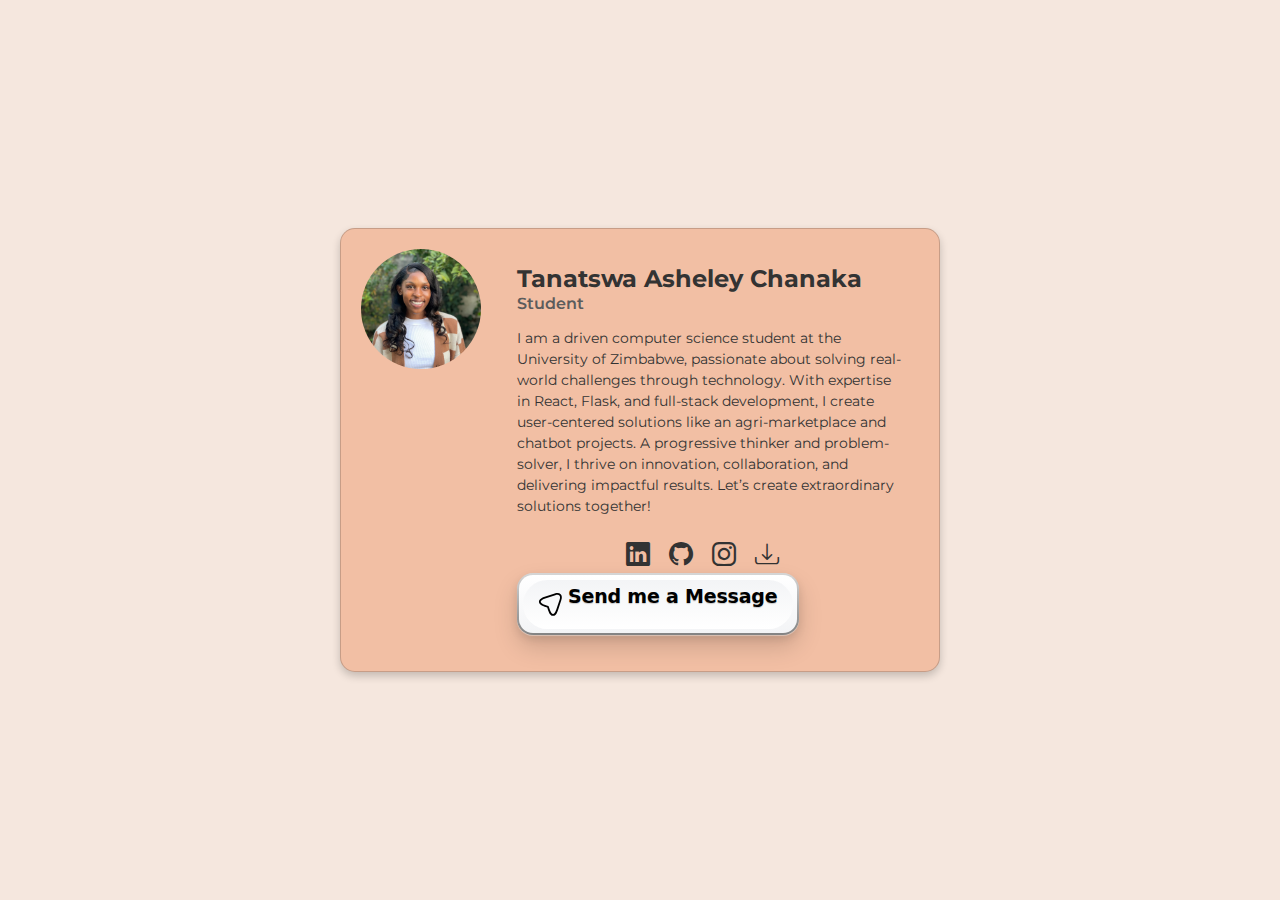
==== index.html @ 9653733d "Renamed pfp.html to index.html" ====
<!DOCTYPE html>
<html lang="en">
<head>
  <meta charset="UTF-8">
  <meta name="viewport" content="width=device-width, initial-scale=1.0">
  <title>Profile Card</title>
  <!-- Bootstrap CSS -->
  <link href="https://cdn.jsdelivr.net/npm/bootstrap@5.3.0-alpha3/dist/css/bootstrap.min.css" rel="stylesheet">
  <!-- Montserrat Font -->
  <link href="https://fonts.googleapis.com/css2?family=Montserrat:wght@400;600;700&display=swap" rel="stylesheet">
  <!-- External CSS -->
  <link href="styles.css" rel="stylesheet">
  <style>
    /* Speech Bubble Styling */
    .speech-bubble {
      position: absolute;
      top: 0;
      left: 50%;
      transform: translateX(-50%);
      background: #f0f0f0;
      border-radius: 10px;
      padding: 15px;
      max-width: 300px;
      box-shadow: 0 5px 15px rgba(0, 0, 0, 0.1);
      font-family: 'Montserrat', sans-serif;
      font-size: 14px;
      display: none; /* Initially hidden */
      z-index: 10;
    }

    .speech-bubble::after {
      content: "";
      position: absolute;
      bottom: -15px;
      left: 50%;
      transform: translateX(-50%);
      width: 0;
      height: 0;
      border-left: 10px solid transparent;
      border-right: 10px solid transparent;
      border-top: 15px solid #f0f0f0;
    }

    .speech-bubble .close-btn {
      position: absolute;
      top: 5px;
      right: 5px;
      font-size: 18px;
      cursor: pointer;
      color: #333;
      background: none;
      border: none;
    }

    .speech-bubble .close-btn:hover {
      color: #ff0000;
    }
  </style>
</head>
<body>
  <div class="card position-relative">
    <img src="tana.jpg" alt="Profile Picture" id="profilePicture" class="img-fluid" style="cursor: pointer;">
    <div class="card-body">
      <h3 class="card-title">Tanatswa Asheley Chanaka</h3>
      <h6 class="card-subtitle">Student</h6>
      <p class="card-text">
        I am a driven computer science student at the University of Zimbabwe, passionate about solving real-world challenges through technology. With expertise in React, Flask, and full-stack development, I create user-centered solutions like an agri-marketplace and chatbot projects. A progressive thinker and problem-solver, I thrive on innovation, collaboration, and delivering impactful results. Let’s create extraordinary solutions together! 
      </p>
      <div class="social-icons">
        <a href="https://www.linkedin.com/in/tanatswa-chanaka-1a6075344/" title="LinkedIn"><i class="bi bi-linkedin"></i></a>
        <a href="https://github.com/me50/tanatswa1234" title="GitHub"><i class="bi bi-github"></i></a>
        <a href="https://www.instagram.com/tanatswa.chanaka/" title="Instagram"><i class="bi bi-instagram"></i></a>
        <a href="#" title="Download Resume"><i class="bi bi-download"></i></a>
      </div>

       <!-- Button Section to Trigger Modal -->
       <div class="button-wrapper">
        <button class="button" data-bs-toggle="modal" data-bs-target="#messageModal">
          <div class="outline"></div>
          <div class="state state--default">
            <div class="icon">
              <svg xmlns="http://www.w3.org/2000/svg" fill="none" viewBox="0 0 24 24" height="1.2em" width="1.2em">
                <g style="filter: url(#shadow)">
                  <path fill="currentColor" d="M14.2199 21.63C13.0399 21.63 11.3699 20.8 10.0499 16.83L9.32988 14.67L7.16988 13.95C3.20988 12.63 2.37988 10.96 2.37988 9.78001C2.37988 8.61001 3.20988 6.93001 7.16988 5.60001L15.6599 2.77001C17.7799 2.06001 19.5499 2.27001 20.6399 3.35001C21.7299 4.43001 21.9399 6.21001 21.2299 8.33001L18.3999 16.82C17.0699 20.8 15.3999 21.63 14.2199 21.63ZM7.63988 7.03001C4.85988 7.96001 3.86988 9.06001 3.86988 9.78001C3.86988 10.5 4.85988 11.6 7.63988 12.52L10.1599 13.36C10.3799 13.43 10.5599 13.61 10.6299 13.83L11.4699 16.35C12.3899 19.13 13.4999 20.12 14.2199 20.12C14.9399 20.12 16.0399 19.13 16.9699 16.35L19.7999 7.86001C20.3099 6.32001 20.2199 5.06001 19.5699 4.41001C18.9199 3.76001 17.6599 3.68001 16.1299 4.19001L7.63988 7.03001Z"></path>
                </g>
              </svg>
            </div>
            <p>Send me a Message</p>
          </div>
        </button>
      </div>
    </div>
  </div>

  <!-- Modal Structure for Sending Message -->
  <div class="modal fade" id="messageModal" tabindex="-1" aria-labelledby="messageModalLabel" aria-hidden="true">
    <div class="modal-dialog">
      <div class="modal-content">
        <div class="modal-header">
          <h5 class="modal-title" id="messageModalLabel">Send a Message</h5>
          <button type="button" class="btn-close" data-bs-dismiss="modal" aria-label="Close"></button>
        </div>
        <div class="modal-body">
          <form id="messageForm">
            <div class="mb-3">
              <label for="name" class="form-label">Your Name</label>
              <input type="text" class="form-control" id="name" placeholder="Enter your name" required>
            </div>
            <div class="mb-3">
              <label for="message" class="form-label">Message</label>
              <textarea class="form-control" id="message" rows="4" placeholder="Write your message" required></textarea>
            </div>
            <button type="submit" class="btn btn-primary">Send Message</button>
          </form>
        </div>
      </div>
    </div>
  </div>

  <!-- Speech Bubble for Fun Fact -->
  <div class="speech-bubble" id="speechBubble">
    <button class="close-btn" id="closeBubble">&times;</button>
  </div>

  <!-- Bootstrap Icons -->
  <link href="https://cdn.jsdelivr.net/npm/bootstrap-icons/font/bootstrap-icons.css" rel="stylesheet">
  <!-- Bootstrap JS -->
  <script src="https://cdn.jsdelivr.net/npm/bootstrap@5.3.0-alpha3/dist/js/bootstrap.bundle.min.js"></script>

  <script>
    // Fun facts array based on what I know about you
    const funFacts = [
      "I am a driven computer science student at the University of Zimbabwe, passionate about solving real-world challenges through technology.",
      "I have expertise in React, Flask, and full-stack development.",
      "I am working on a project for an agri-marketplace to help farmers in Zimbabwe.",
      "I completed my A-Level with an A* in Business, A* in Accounting, A in Computer Science, and A in Mathematics.",
      "I worked as a sales representative and also did an internship at the local library.",
      "I want to create a chatbot for fun using Python and React.",
      "When I'm not coding , I enjoy baking and spending time with little cousins",
      "I am currently studying Computer Science at university and looking to make an impact with my projects.",
      "I love playing video games in my free time and am a huge fan of strategy games!"
    ];

    // JavaScript to handle image click and show the speech bubble
    document.getElementById('profilePicture').addEventListener('click', function() {
      // Get a random fun fact
      const randomFact = funFacts[Math.floor(Math.random() * funFacts.length)];
      
      // Display the fun fact in the speech bubble
      const speechBubble = document.getElementById('speechBubble');
      speechBubble.textContent = randomFact;
      
      // Add the close button to the speech bubble
      const closeButton = document.createElement('button');
      closeButton.className = 'close-btn';
      closeButton.innerHTML = '&times;';
      closeButton.id = 'closeBubble';
      speechBubble.appendChild(closeButton);

      // Show the speech bubble
      speechBubble.style.display = 'block';

      // Adjust position based on the image's position
      const imagePosition = document.getElementById('profilePicture').getBoundingClientRect();
      speechBubble.style.top = `${imagePosition.top - 60}px`; // Position above the image
      speechBubble.style.left = `${imagePosition.left + imagePosition.width / 2 - speechBubble.offsetWidth / 2}px`;

      // Close the speech bubble when the close button is clicked
      document.getElementById('closeBubble').addEventListener('click', function() {
        speechBubble.style.display = 'none';
      });
    });
  </script>
</body>
</html>
---- styles.css ----
body {
    background-color: #F5E7DE; /* Light beige background */
    font-family: 'Montserrat', sans-serif;
    display: flex;
    justify-content: center;
    align-items: center;
    min-height: 100vh;
    margin: 0;
  }
  
  .card {
    background-color: #F2BFA4; /* Light coral for the card */
    color: #333; /* Darker text for contrast */
    border-radius: 15px;
    padding: 20px;
    width: 600px;
    box-shadow: 0 4px 8px rgba(0, 0, 0, 0.2);
    display: flex;
    flex-direction: row;
    gap: 20px;
  }
  
  .card img {
    width: 120px;
    height: 120px;
    border-radius: 50%;
    object-fit: cover;
  }
  
  .card-body {
    flex: 1;
  }
  
  .card-title {
    font-size: 24px;
    font-weight: 700;
    margin-bottom: 5px;
    color: #333; /* Darker text for contrast */
  }
  
  .card-subtitle {
    font-size: 16px;
    color: #5c5c5c; /* Subtle gray for subtitle */
    font-weight: 600;
    margin-bottom: 15px;
  }
  
  .card-text {
    font-size: 14px;
    line-height: 1.5;
    margin-bottom: 20px;
  }
  
  .social-icons {
    text-align: center;
  }
  
  .social-icons a {
    color: #333; /* Match text color */
    font-size: 24px;
    margin-right: 15px;
    text-decoration: none;
  }
  
  .social-icons a:hover {
    color: #BF6B58; /* Slightly darker coral for hover effect */
  }
  
  /* Button styles */
  /* From Uiverse.io by 00Kubi */ 
.button {
    --primary: #BF6B58; 
    --neutral-1: #ffffff;
    --neutral-2: #f3f4f6;
    --radius: 16px;
  
    cursor: pointer;
    border-radius: var(--radius);
    text-shadow: 0 1px 1px rgba(0, 0, 0, 0.2);
    border: none;
    box-shadow:
      0 1px 1px rgba(255, 255, 255, 0.4),
      0 12px 24px rgba(0, 0, 0, 0.15),
      0 4px 8px rgba(0, 0, 0, 0.1);
    display: flex;
    align-items: center;
    justify-content: center;
    position: relative;
    transition: all 0.4s cubic-bezier(0.175, 0.885, 0.32, 1.275);
    min-width: 280px;
    padding: 22px;
    height: 62px;
    font-family: "Inter", system-ui, sans-serif;
    font-style: normal;
    font-size: 19px;
    font-weight: 600;
    letter-spacing: -0.2px;
  }
  
  .button:hover {
    transform: translateY(-2px) scale(1.02);
    box-shadow:
      0 2px 2px rgba(255, 255, 255, 0.4),
      0 18px 32px rgba(0, 0, 0, 0.15),
      0 8px 12px rgba(0, 0, 0, 0.1);
  }
  
  .button:active {
    transform: scale(1);
    box-shadow:
      0 0 1px 2px rgba(255, 255, 255, 0.3),
      0 10px 3px -3px rgba(0, 0, 0, 0.2);
  }
  .button:after {
    content: "";
    position: absolute;
    inset: 0;
    border-radius: var(--radius);
    border: 2.5px solid transparent;
    background:
      linear-gradient(var(--neutral-1), var(--neutral-2)) padding-box,
      linear-gradient(to bottom, rgba(0, 0, 0, 0.1), rgba(0, 0, 0, 0.45))
        border-box;
    z-index: 0;
    transition: all 0.4s ease;
  }
  .button:hover::after {
    transform: scale(1.05, 1.1);
    box-shadow: inset 0 -1px 3px 0 rgba(255, 255, 255, 1);
  }
  .button::before {
    content: "";
    inset: 7px 6px 6px 6px;
    position: absolute;
    background: linear-gradient(to top, var(--neutral-1), var(--neutral-2));
    border-radius: 30px;
    filter: blur(0.5px);
    z-index: 2;
  }
  .state p {
    display: flex;
    align-items: center;
    justify-content: center;
  }
  .state .icon {
    position: absolute;
    left: 0;
    top: 0;
    bottom: 0;
    margin: auto;
    transform: scale(1.25);
    transition: all 0.3s ease;
    display: flex;
    align-items: center;
    justify-content: center;
  }
  .state .icon svg {
    overflow: visible;
  }
  
  /* Outline */
  .outline {
    position: absolute;
    border-radius: inherit;
    overflow: hidden;
    z-index: 1;
    opacity: 0;
    transition: opacity 0.4s ease;
    inset: -2px -3.5px;
  }
  .outline::before {
    content: "";
    position: absolute;
    inset: -100%;
    background: conic-gradient(
      from 180deg,
      transparent 60%,
      var(--primary) 85%,
      transparent 100%
    );
    animation: spin 2.5s linear infinite;
    animation-play-state: paused;
    opacity: 0.7;
  }
  @keyframes spin {
    0% {
      transform: rotate(0deg);
    }
    100% {
      transform: rotate(360deg);
    }
  }
  .button:hover .outline {
    opacity: 1;
  }
  .button:hover .outline::before {
    animation-play-state: running;
  }
  
  /* Letters */
  .state p span {
    display: block;
    opacity: 0;
    animation: slideDown 0.8s ease forwards calc(var(--i) * 0.03s);
  }
  .button:hover p span {
    opacity: 1;
    animation: wave 0.5s ease forwards calc(var(--i) * 0.02s);
  }
  .button:focus p span {
    opacity: 1;
    animation: disapear 0.6s ease forwards calc(var(--i) * 0.03s);
  }
  @keyframes wave {
    30% {
      opacity: 1;
      transform: translateY(4px) translateX(0) rotate(0);
    }
    50% {
      opacity: 1;
      transform: translateY(-4px) translateX(0) rotate(0);
      color: var(--primary);
    }
    100% {
      opacity: 1;
      transform: translateY(0) translateX(0) rotate(0);
    }
  }
  @keyframes slideDown {
    0% {
      opacity: 0;
      transform: translateY(-20px) translateX(5px) rotate(-90deg);
      color: var(--primary);
      filter: blur(5px);
    }
    30% {
      opacity: 1;
      transform: translateY(4px) translateX(0) rotate(0);
      filter: blur(0);
    }
    50% {
      opacity: 1;
      transform: translateY(-3px) translateX(0) rotate(0);
    }
    100% {
      opacity: 1;
      transform: translateY(0) translateX(0) rotate(0);
    }
  }
  @keyframes disapear {
    from {
      opacity: 1;
    }
    to {
      opacity: 0;
      transform: translateX(5px) translateY(20px);
      color: var(--primary);
      filter: blur(5px);
    }
  }
  
  /* Plane */
  .state--default .icon svg {
    animation: land 0.6s ease forwards;
  }
  .button:hover .state--default .icon {
    transform: rotate(45deg) scale(1.25);
  }
  .button:focus .state--default svg {
    animation: takeOff 0.8s linear forwards;
  }
  .button:focus .state--default .icon {
    transform: rotate(0) scale(1.25);
  }
  @keyframes takeOff {
    0% {
      opacity: 1;
    }
    60% {
      opacity: 1;
      transform: translateX(80px) rotate(45deg) scale(2.2);
    }
    100% {
      opacity: 0;
      transform: translateX(180px) rotate(45deg) scale(0);
    }
  }
  @keyframes land {
    0% {
      transform: translateX(-60px) translateY(30px) rotate(-50deg) scale(2);
      opacity: 0;
      filter: blur(3px);
    }
    100% {
      transform: translateX(0) translateY(0) rotate(0);
      opacity: 1;
      filter: blur(0);
    }
  }
  
  /* Contrail */
  .state--default .icon:before {
    content: "";
    position: absolute;
    top: 50%;
    height: 2px;
    width: 0;
    left: -5px;
    background: linear-gradient(to right, transparent, rgba(0, 0, 0, 0.5));
  }
  .button:focus .state--default .icon:before {
    animation: contrail 0.8s linear forwards;
  }
  @keyframes contrail {
    0% {
      width: 0;
      opacity: 1;
    }
    8% {
      width: 15px;
    }
    60% {
      opacity: 0.7;
      width: 80px;
    }
    100% {
      opacity: 0;
      width: 160px;
    }
  }
  
  /* States */
  .state {
    padding-left: 29px;
    z-index: 2;
    display: flex;
    position: relative;
  }
  .state--default span:nth-child(4) {
    margin-right: 5px;
  }
  .state--sent {
    display: none;
  }
  .state--sent svg {
    transform: scale(1.25);
    margin-right: 8px;
  }
  .button:focus .state--default {
    position: absolute;
  }
  .button:focus .state--sent {
    display: flex;
  }
  .button:focus .state--sent span {
    opacity: 0;
    animation: slideDown 0.8s ease forwards calc(var(--i) * 0.2s);
  }
  .button:focus .state--sent .icon svg {
    opacity: 0;
    animation: appear 1.2s ease forwards 0.8s;
  }
  @keyframes appear {
    0% {
      opacity: 0;
      transform: scale(4) rotate(-40deg);
      color: var(--primary);
      filter: blur(4px);
    }
    30% {
      opacity: 1;
      transform: scale(0.6);
      filter: blur(1px);
    }
    50% {
      opacity: 1;
      transform: scale(1.2);
      filter: blur(0);
    }
    100% {
      opacity: 1;
      transform: scale(1);
    }
}
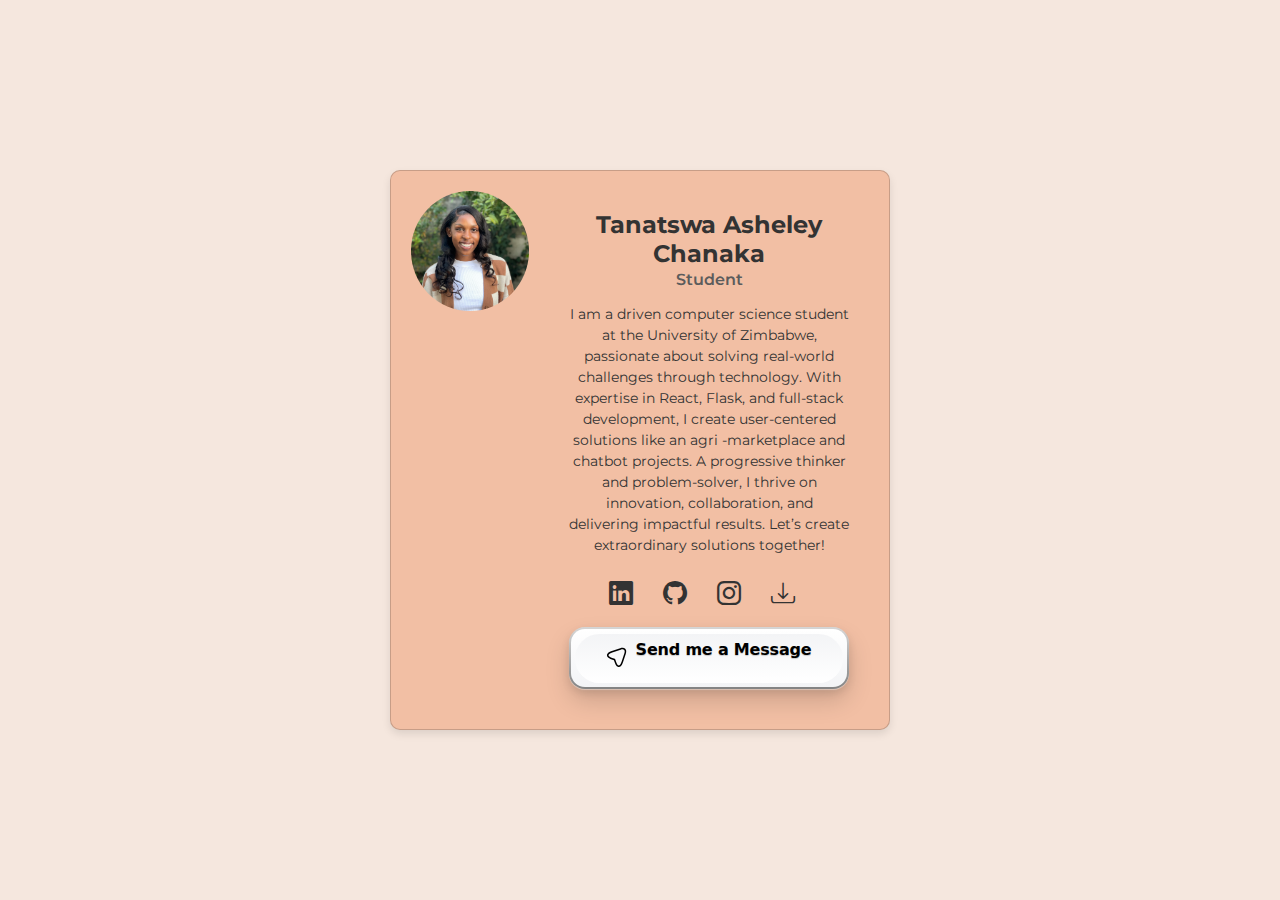
==== commit aa250fda: "Add responsive profile card with fun fact feature" ====
--- a/index.html
+++ b/index.html
@@ -8,63 +8,133 @@
   <link href="https://cdn.jsdelivr.net/npm/bootstrap@5.3.0-alpha3/dist/css/bootstrap.min.css" rel="stylesheet">
   <!-- Montserrat Font -->
   <link href="https://fonts.googleapis.com/css2?family=Montserrat:wght@400;600;700&display=swap" rel="stylesheet">
+  <!-- Bootstrap Icons -->
+  <link href="https://cdn.jsdelivr.net/npm/bootstrap-icons/font/bootstrap-icons.css" rel="stylesheet">
   <!-- External CSS -->
   <link href="styles.css" rel="stylesheet">
   <style>
-    /* Speech Bubble Styling */
-    .speech-bubble {
-      position: absolute;
-      top: 0;
-      left: 50%;
-      transform: translateX(-50%);
-      background: #f0f0f0;
+     /* Speech Bubble Styling */
+.speech-bubble {
+  position: absolute;
+  top: 0;
+  max-width: 90%;
+  word-wrap: break-word;
+  padding: 15px;
+  background: #f0f0f0;
+  border-radius: 15px; /* More rounded for a thought bubble */
+  left: 50%;
+  transform: translateX(-50%);
+  box-shadow: 0 5px 15px rgba(0, 0, 0, 0.1);
+  font-family: 'Montserrat', sans-serif;
+  font-size: 14px;
+  display: none;
+  z-index: 10;
+}
+
+.speech-bubble::after {
+  content: "";
+  position: absolute;
+  bottom: -20px; /* Lower the tail to give a better effect */
+  left: 50%;
+  transform: translateX(-50%);
+  width: 0;
+  height: 0;
+  border-left: 10px solid transparent;
+  border-right: 10px solid transparent;
+  border-top: 20px solid #f0f0f0; /* Adjusted for a smoother transition */
+}
+
+.speech-bubble .close-btn {
+  position: absolute;
+  top: 5px;
+  right: 5px;
+  font-size: 18px;
+  cursor: pointer;
+  color: #333;
+  background: none;
+  border: none;
+}
+
+.speech-bubble .close-btn:hover {
+  color: #ff0000;
+}
+
+    .button-wrapper {
+      display: flex;
+      justify-content: center;
+      margin-top: 15px;
+    }
+
+    .button {
+      padding: 10px 20px;
+      font-size: 16px;
+    }
+
+    @media (max-width: 480px) {
+      .button {
+        width: 100%;
+      }
+    }
+
+    .card {
+      max-width: 400px; /* Limit card width */
+      width: 90%; /* Make it responsive */
+      margin: 20px auto; /* Center the card */
+      text-align: center;
+      box-shadow: 0 4px 8px rgba(0, 0, 0, 0.1);
       border-radius: 10px;
-      padding: 15px;
-      max-width: 300px;
-      box-shadow: 0 5px 15px rgba(0, 0, 0, 0.1);
-      font-family: 'Montserrat', sans-serif;
-      font-size: 14px;
-      display: none; /* Initially hidden */
-      z-index: 10;
-    }
-
-    .speech-bubble::after {
-      content: "";
-      position: absolute;
-      bottom: -15px;
-      left: 50%;
-      transform: translateX(-50%);
-      width: 0;
-      height: 0;
-      border-left: 10px solid transparent;
-      border-right: 10px solid transparent;
-      border-top: 15px solid #f0f0f0;
-    }
-
-    .speech-bubble .close-btn {
-      position: absolute;
-      top: 5px;
-      right: 5px;
-      font-size: 18px;
-      cursor: pointer;
+    }
+
+    .img-fluid {
+      width: 100%; /* Make image responsive */
+      max-height: 250px;
+      object-fit: cover;
+      border-radius: 10px 10px 0 0;
+    }
+
+    .card-body {
+      padding: 20px;
+    }
+
+
+    .modal-dialog {
+      max-width: 500px;
+      margin: 1.75rem auto;
+    }
+
+    .social-icons {
+      display: flex;
+      justify-content: center;
+      gap: 15px;
+      margin-top: 10px;
+    }
+
+    .social-icons a {
+      font-size: 24px;
       color: #333;
-      background: none;
-      border: none;
-    }
-
-    .speech-bubble .close-btn:hover {
-      color: #ff0000;
-    }
+      transition: color 0.3s;
+    }
+
+    .social-icons a:hover {
+      color: #007bff;
+    }
+
+    @media (min-width: 768px) {
+      .card {
+        max-width: 500px; /* Slightly larger on bigger screens */
+      }
+    }
+
   </style>
 </head>
 <body>
   <div class="card position-relative">
-    <img src="tana.jpg" alt="Profile Picture" id="profilePicture" class="img-fluid" style="cursor: pointer;">
+    <img src="tana.jpg" alt="Tanatswa Asheley Chanaka, Computer Science Student" id="profilePicture" class="img-fluid" style="cursor: pointer;">
     <div class="card-body">
       <h3 class="card-title">Tanatswa Asheley Chanaka</h3>
       <h6 class="card-subtitle">Student</h6>
       <p class="card-text">
-        I am a driven computer science student at the University of Zimbabwe, passionate about solving real-world challenges through technology. With expertise in React, Flask, and full-stack development, I create user-centered solutions like an agri-marketplace and chatbot projects. A progressive thinker and problem-solver, I thrive on innovation, collaboration, and delivering impactful results. Let’s create extraordinary solutions together! 
+        I am a driven computer science student at the University of Zimbabwe, passionate about solving real-world challenges through technology. With expertise in React, Flask, and full-stack development, I create user-centered solutions like an agri -marketplace and chatbot projects. A progressive thinker and problem-solver, I thrive on innovation, collaboration, and delivering impactful results. Let’s create extraordinary solutions together! 
       </p>
       <div class="social-icons">
         <a href="https://www.linkedin.com/in/tanatswa-chanaka-1a6075344/" title="LinkedIn"><i class="bi bi-linkedin"></i></a>
@@ -73,8 +143,8 @@
         <a href="#" title="Download Resume"><i class="bi bi-download"></i></a>
       </div>
 
-       <!-- Button Section to Trigger Modal -->
-       <div class="button-wrapper">
+      <!-- Button Section to Trigger Modal -->
+      <div class="button-wrapper">
         <button class="button" data-bs-toggle="modal" data-bs-target="#messageModal">
           <div class="outline"></div>
           <div class="state state--default">
@@ -108,7 +178,7 @@
             </div>
             <div class="mb-3">
               <label for="message" class="form-label">Message</label>
-              <textarea class="form-control" id="message" rows="4" placeholder="Write your message" required></textarea>
+ <textarea class="form-control" id="message" rows="4" placeholder="Write your message" required></textarea>
             </div>
             <button type="submit" class="btn btn-primary">Send Message</button>
           </form>
@@ -122,8 +192,6 @@
     <button class="close-btn" id="closeBubble">&times;</button>
   </div>
 
-  <!-- Bootstrap Icons -->
-  <link href="https://cdn.jsdelivr.net/npm/bootstrap-icons/font/bootstrap-icons.css" rel="stylesheet">
   <!-- Bootstrap JS -->
   <script src="https://cdn.jsdelivr.net/npm/bootstrap@5.3.0-alpha3/dist/js/bootstrap.bundle.min.js"></script>
 
@@ -141,34 +209,20 @@
       "I love playing video games in my free time and am a huge fan of strategy games!"
     ];
 
-    // JavaScript to handle image click and show the speech bubble
     document.getElementById('profilePicture').addEventListener('click', function() {
-      // Get a random fun fact
-      const randomFact = funFacts[Math.floor(Math.random() * funFacts.length)];
-      
-      // Display the fun fact in the speech bubble
       const speechBubble = document.getElementById('speechBubble');
-      speechBubble.textContent = randomFact;
-      
-      // Add the close button to the speech bubble
-      const closeButton = document.createElement('button');
-      closeButton.className = 'close-btn';
-      closeButton.innerHTML = '&times;';
-      closeButton.id = 'closeBubble';
-      speechBubble.appendChild(closeButton);
-
-      // Show the speech bubble
-      speechBubble.style.display = 'block';
-
-      // Adjust position based on the image's position
-      const imagePosition = document.getElementById('profilePicture').getBoundingClientRect();
-      speechBubble.style.top = `${imagePosition.top - 60}px`; // Position above the image
-      speechBubble.style.left = `${imagePosition.left + imagePosition.width / 2 - speechBubble.offsetWidth / 2}px`;
-
-      // Close the speech bubble when the close button is clicked
-      document.getElementById('closeBubble').addEventListener('click', function() {
+      if (speechBubble.style.display === 'block') {
         speechBubble.style.display = 'none';
-      });
+      } else {
+        const randomFact = funFacts[Math.floor(Math.random() * funFacts.length)];
+        speechBubble.textContent = randomFact;
+        speechBubble.style.display = 'block';
+      }
+    });
+
+    // Close the speech bubble
+    document.getElementById('closeBubble').addEventListener('click', function() {
+      document.getElementById('speechBubble').style.display = 'none';
     });
   </script>
 </body>
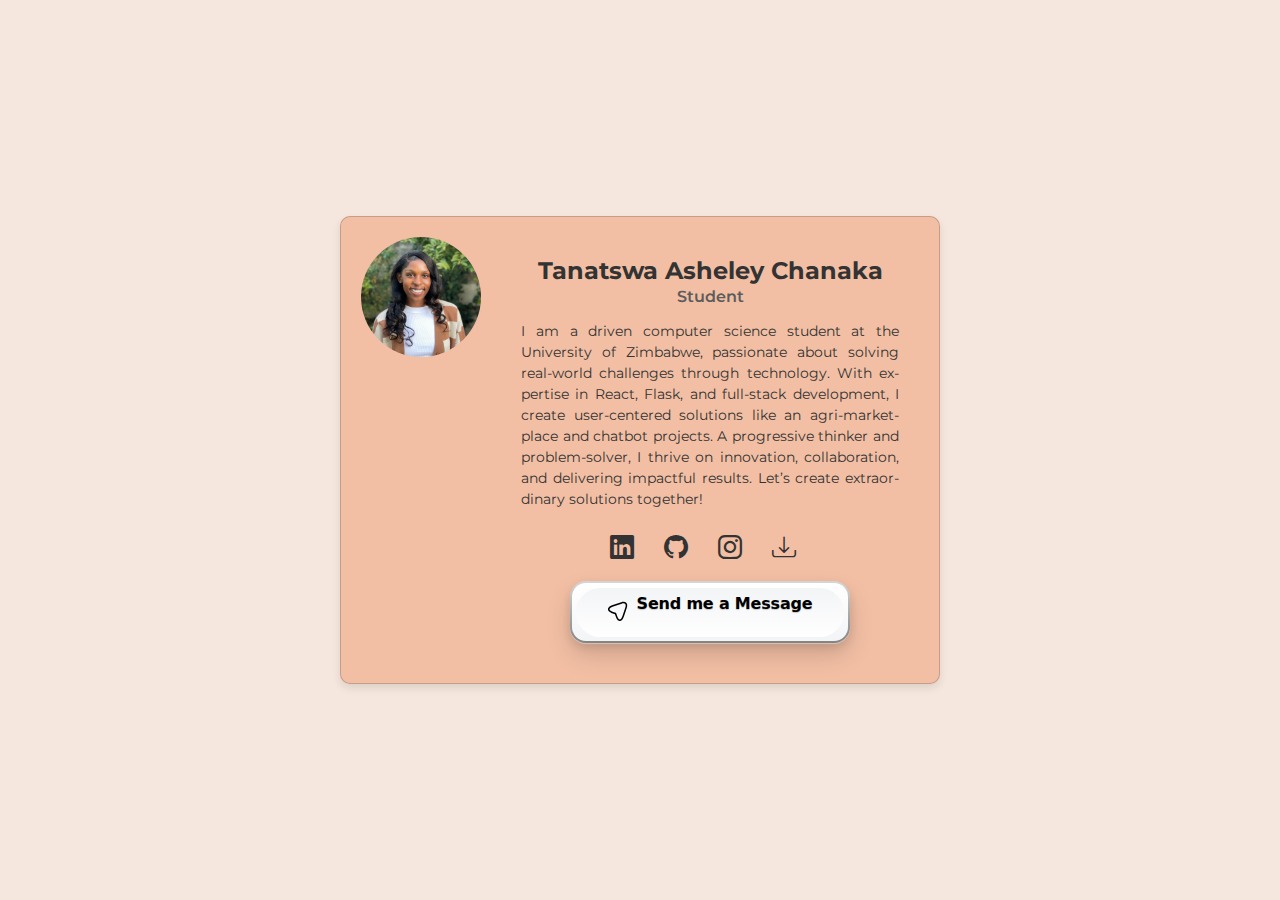
==== commit 431b5bb2: "Fix: Responsive layout and text wrapping issues on profile card" ====
--- a/index.html
+++ b/index.html
@@ -1,229 +1,250 @@
 <!DOCTYPE html>
 <html lang="en">
+
 <head>
-  <meta charset="UTF-8">
-  <meta name="viewport" content="width=device-width, initial-scale=1.0">
-  <title>Profile Card</title>
-  <!-- Bootstrap CSS -->
-  <link href="https://cdn.jsdelivr.net/npm/bootstrap@5.3.0-alpha3/dist/css/bootstrap.min.css" rel="stylesheet">
-  <!-- Montserrat Font -->
-  <link href="https://fonts.googleapis.com/css2?family=Montserrat:wght@400;600;700&display=swap" rel="stylesheet">
-  <!-- Bootstrap Icons -->
-  <link href="https://cdn.jsdelivr.net/npm/bootstrap-icons/font/bootstrap-icons.css" rel="stylesheet">
-  <!-- External CSS -->
-  <link href="styles.css" rel="stylesheet">
-  <style>
-     /* Speech Bubble Styling */
-.speech-bubble {
-  position: absolute;
-  top: 0;
-  max-width: 90%;
-  word-wrap: break-word;
-  padding: 15px;
-  background: #f0f0f0;
-  border-radius: 15px; /* More rounded for a thought bubble */
-  left: 50%;
-  transform: translateX(-50%);
-  box-shadow: 0 5px 15px rgba(0, 0, 0, 0.1);
-  font-family: 'Montserrat', sans-serif;
-  font-size: 14px;
-  display: none;
-  z-index: 10;
-}
-
-.speech-bubble::after {
-  content: "";
-  position: absolute;
-  bottom: -20px; /* Lower the tail to give a better effect */
-  left: 50%;
-  transform: translateX(-50%);
-  width: 0;
-  height: 0;
-  border-left: 10px solid transparent;
-  border-right: 10px solid transparent;
-  border-top: 20px solid #f0f0f0; /* Adjusted for a smoother transition */
-}
-
-.speech-bubble .close-btn {
-  position: absolute;
-  top: 5px;
-  right: 5px;
-  font-size: 18px;
-  cursor: pointer;
-  color: #333;
-  background: none;
-  border: none;
-}
-
-.speech-bubble .close-btn:hover {
-  color: #ff0000;
-}
-
-    .button-wrapper {
-      display: flex;
-      justify-content: center;
-      margin-top: 15px;
-    }
-
-    .button {
-      padding: 10px 20px;
-      font-size: 16px;
-    }
-
-    @media (max-width: 480px) {
-      .button {
-        width: 100%;
-      }
-    }
-
-    .card {
-      max-width: 400px; /* Limit card width */
-      width: 90%; /* Make it responsive */
-      margin: 20px auto; /* Center the card */
-      text-align: center;
-      box-shadow: 0 4px 8px rgba(0, 0, 0, 0.1);
-      border-radius: 10px;
-    }
-
-    .img-fluid {
-      width: 100%; /* Make image responsive */
-      max-height: 250px;
-      object-fit: cover;
-      border-radius: 10px 10px 0 0;
-    }
-
-    .card-body {
-      padding: 20px;
-    }
-
-
-    .modal-dialog {
-      max-width: 500px;
-      margin: 1.75rem auto;
-    }
-
-    .social-icons {
-      display: flex;
-      justify-content: center;
-      gap: 15px;
-      margin-top: 10px;
-    }
-
-    .social-icons a {
-      font-size: 24px;
-      color: #333;
-      transition: color 0.3s;
-    }
-
-    .social-icons a:hover {
-      color: #007bff;
-    }
-
-    @media (min-width: 768px) {
-      .card {
-        max-width: 500px; /* Slightly larger on bigger screens */
-      }
-    }
-
-  </style>
+    <meta charset="UTF-8">
+    <meta name="viewport" content="width=device-width, initial-scale=1.0">
+    <title>Profile Card</title>
+    <link href="https://cdn.jsdelivr.net/npm/bootstrap@5.3.0-alpha3/dist/css/bootstrap.min.css" rel="stylesheet">
+    <link href="https://fonts.googleapis.com/css2?family=Montserrat:wght@400;600;700&display=swap" rel="stylesheet">
+    <link href="https://cdn.jsdelivr.net/npm/bootstrap-icons/font/bootstrap-icons.css" rel="stylesheet">
+    <link href="styles.css" rel="stylesheet">
+    <style>
+        /* Speech Bubble Styling */
+        .speech-bubble {
+            position: absolute;
+            top: 0;
+            left: 50%;
+            transform: translateX(-50%);
+            max-width: 90%; /* Ensure it doesn't exceed container width */
+            word-wrap: break-word;
+            padding: 15px;
+            background: #f0f0f0;
+            border-radius: 15px;
+            box-shadow: 0 5px 15px rgba(0, 0, 0, 0.1);
+            font-family: 'Montserrat', sans-serif;
+            font-size: 14px;
+            display: none;
+            z-index: 10;
+        }
+
+        .speech-bubble::after {
+            content: "";
+            position: absolute;
+            bottom: -20px;
+            left: 50%;
+            transform: translateX(-50%);
+            width: 0;
+            height: 0;
+            border-left: 10px solid transparent;
+            border-right: 10px solid transparent;
+            border-top: 20px solid #f0f0f0;
+        }
+
+        .speech-bubble .close-btn {
+            position: absolute;
+            top: 5px;
+            right: 5px;
+            font-size: 18px;
+            cursor: pointer;
+            color: #333;
+            background: none;
+            border: none;
+        }
+
+        .speech-bubble .close-btn:hover {
+            color: #ff0000;
+        }
+
+
+        .card {
+            max-width: 500px; /* Consistent max-width */
+            width: 90%;
+            margin: 20px auto;
+            text-align: center;
+            box-shadow: 0 4px 8px rgba(0, 0, 0, 0.1);
+            border-radius: 10px;
+            position: relative; /* For positioning the speech bubble */
+        }
+
+        .img-fluid {
+            width: 100%;
+            max-height: 250px;
+            object-fit: cover;
+            border-radius: 10px 10px 0 0;
+            cursor: pointer; /* Indicate clickable image */
+        }
+
+        .card-body {
+            padding: 20px;
+        }
+
+        .card-text {
+            /* Key change: Allow text to wrap and prevent overflow */
+            word-wrap: break-word; /* or hyphens: auto; */
+            overflow-wrap: break-word; /* For older browsers */
+            hyphens: auto;        /* For better hyphenation */
+            text-align: justify; /* Better text alignment */
+        }
+
+        .social-icons {
+            display: flex;
+            justify-content: center;
+            gap: 15px;
+            margin-top: 10px;
+        }
+
+        .social-icons a {
+            font-size: 24px;
+            color: #333;
+            transition: color 0.3s;
+        }
+
+        .social-icons a:hover {
+            color: #007bff;
+        }
+
+        .button-wrapper {
+            display: flex;
+            justify-content: center;
+            margin-top: 15px;
+        }
+
+        .button {
+            padding: 10px 20px;
+            font-size: 16px;
+        }
+
+        @media (max-width: 480px) {
+            .button {
+                width: 100%;
+            }
+        }
+
+        .modal-dialog {
+            max-width: 500px;
+            margin: 1.75rem auto;
+        }
+
+        @media (min-width: 768px) {
+            .card {
+                max-width: 600px; /* Slightly larger on bigger screens */
+            }
+        }
+    </style>
 </head>
+
 <body>
-  <div class="card position-relative">
-    <img src="tana.jpg" alt="Tanatswa Asheley Chanaka, Computer Science Student" id="profilePicture" class="img-fluid" style="cursor: pointer;">
-    <div class="card-body">
-      <h3 class="card-title">Tanatswa Asheley Chanaka</h3>
-      <h6 class="card-subtitle">Student</h6>
-      <p class="card-text">
-        I am a driven computer science student at the University of Zimbabwe, passionate about solving real-world challenges through technology. With expertise in React, Flask, and full-stack development, I create user-centered solutions like an agri -marketplace and chatbot projects. A progressive thinker and problem-solver, I thrive on innovation, collaboration, and delivering impactful results. Let’s create extraordinary solutions together! 
-      </p>
-      <div class="social-icons">
-        <a href="https://www.linkedin.com/in/tanatswa-chanaka-1a6075344/" title="LinkedIn"><i class="bi bi-linkedin"></i></a>
-        <a href="https://github.com/me50/tanatswa1234" title="GitHub"><i class="bi bi-github"></i></a>
-        <a href="https://www.instagram.com/tanatswa.chanaka/" title="Instagram"><i class="bi bi-instagram"></i></a>
-        <a href="#" title="Download Resume"><i class="bi bi-download"></i></a>
-      </div>
-
-      <!-- Button Section to Trigger Modal -->
-      <div class="button-wrapper">
-        <button class="button" data-bs-toggle="modal" data-bs-target="#messageModal">
-          <div class="outline"></div>
-          <div class="state state--default">
-            <div class="icon">
-              <svg xmlns="http://www.w3.org/2000/svg" fill="none" viewBox="0 0 24 24" height="1.2em" width="1.2em">
-                <g style="filter: url(#shadow)">
-                  <path fill="currentColor" d="M14.2199 21.63C13.0399 21.63 11.3699 20.8 10.0499 16.83L9.32988 14.67L7.16988 13.95C3.20988 12.63 2.37988 10.96 2.37988 9.78001C2.37988 8.61001 3.20988 6.93001 7.16988 5.60001L15.6599 2.77001C17.7799 2.06001 19.5499 2.27001 20.6399 3.35001C21.7299 4.43001 21.9399 6.21001 21.2299 8.33001L18.3999 16.82C17.0699 20.8 15.3999 21.63 14.2199 21.63ZM7.63988 7.03001C4.85988 7.96001 3.86988 9.06001 3.86988 9.78001C3.86988 10.5 4.85988 11.6 7.63988 12.52L10.1599 13.36C10.3799 13.43 10.5599 13.61 10.6299 13.83L11.4699 16.35C12.3899 19.13 13.4999 20.12 14.2199 20.12C14.9399 20.12 16.0399 19.13 16.9699 16.35L19.7999 7.86001C20.3099 6.32001 20.2199 5.06001 19.5699 4.41001C18.9199 3.76001 17.6599 3.68001 16.1299 4.19001L7.63988 7.03001Z"></path>
-                </g>
-              </svg>
+    <div class="card">
+        <img src="tana.jpg" alt="Tanatswa Asheley Chanaka" id="profilePicture" class="img-fluid">
+        <div class="card-body">
+            <h3 class="card-title">Tanatswa Asheley Chanaka</h3>
+            <h6 class="card-subtitle">Student</h6>
+            <p class="card-text">
+                I am a driven computer science student at the University of Zimbabwe, passionate about solving real-world
+                challenges through technology. With expertise in React, Flask, and full-stack development, I create
+                user-centered solutions like an agri-marketplace and chatbot projects. A progressive thinker and
+                problem-solver, I thrive on innovation, collaboration, and delivering impactful results. Let’s create
+                extraordinary solutions together!
+            </p>
+            <div class="social-icons">
+                <a href="https://www.linkedin.com/in/tanatswa-chanaka-1a6075344/" title="LinkedIn"><i
+                        class="bi bi-linkedin"></i></a>
+                <a href="https://github.com/me50/tanatswa1234" title="GitHub"><i class="bi bi-github"></i></a>
+                <a href="https://www.instagram.com/tanatswa.chanaka/" title="Instagram"><i
+                        class="bi bi-instagram"></i></a>
+                <a href="#" title="Download Resume"><i class="bi bi-download"></i></a>
             </div>
-            <p>Send me a Message</p>
-          </div>
-        </button>
-      </div>
+
+            <div class="button-wrapper">
+                <button class="button" data-bs-toggle="modal" data-bs-target="#messageModal">
+                    <div class="outline"></div>
+                    <div class="state state--default">
+                        <div class="icon">
+                            <svg xmlns="http://www.w3.org/2000/svg" fill="none" viewBox="0 0 24 24" height="1.2em"
+                                width="1.2em">
+                                <g style="filter: url(#shadow)">
+                                    <path fill="currentColor"
+                                        d="M14.2199 21.63C13.0399 21.63 11.3699 20.8 10.0499 16.83L9.32988 14.67L7.16988 13.95C3.20988 12.63 2.37988 10.96 2.37988 9.78001C2.37988 8.61001 3.20988 6.93001 7.16988 5.60001L15.6599 2.77001C17.7799 2.06001 19.5499 2.27001 20.6399 3.35001C21.7299 4.43001 21.9399 6.21001 21.2299 8.33001L18.3999 16.82C17.0699 20.8 15.3999 21.63 14.2199 21.63ZM7.63988 7.03001C4.85988 7.96001 3.86988 9.06001 3.86988 9.78001C3.86988 10.5
+                                        4.85988 11.6 7.63988 12.52L10.1599 13.36C10.3799 13.43
+                                        10.5599 13.61 10.6299 13.83L11.4699 16.35C12.3899 19.13
+                                        13.4999 20.12 14.2199 20.12C14.9399 20.12 16.0399 19.13
+                                        16.9699 16.35L19.7999 7.86001C20.3099 6.32001
+                                        20.2199 5.06001 19.5699 4.41001C18.9199 3.76001
+                                        17.6599 3.68001 16.1299 4.19001L7.63988 7.03001Z">
+                                    </path>
+                                </g>
+                            </svg>
+                        </div>
+                        <p>Send me a Message</p>
+                    </div>
+                </button>
+            </div>
+        </div>
     </div>
-  </div>
-
-  <!-- Modal Structure for Sending Message -->
-  <div class="modal fade" id="messageModal" tabindex="-1" aria-labelledby="messageModalLabel" aria-hidden="true">
-    <div class="modal-dialog">
-      <div class="modal-content">
-        <div class="modal-header">
-          <h5 class="modal-title" id="messageModalLabel">Send a Message</h5>
-          <button type="button" class="btn-close" data-bs-dismiss="modal" aria-label="Close"></button>
+
+    <div class="modal fade" id="messageModal" tabindex="-1" aria-labelledby="messageModalLabel" aria-hidden="true">
+        <div class="modal-dialog">
+            <div class="modal-content">
+                <div class="modal-header">
+                    <h5 class="modal-title" id="messageModalLabel">Send a Message</h5>
+                    <button type="button" class="btn-close" data-bs-dismiss="modal" aria-label="Close"></button>
+                </div>
+                <div class="modal-body">
+                    <form id="messageForm">
+                        <div class="mb-3">
+                            <label for="name" class="form-label">Your Name</label>
+                            <input type="text" class="form-control" id="name" placeholder="Enter your name" required>
+                        </div>
+                        <div class="mb-3">
+                            <label for="message" class="form-label">Message</label>
+                            <textarea class="form-control" id="message" rows="4" placeholder="Write your message"
+                                required></textarea>
+                        </div>
+                        <button type="submit" class="btn btn-primary">Send Message</button>
+                    </form>
+                </div>
+            </div>
         </div>
-        <div class="modal-body">
-          <form id="messageForm">
-            <div class="mb-3">
-              <label for="name" class="form-label">Your Name</label>
-              <input type="text" class="form-control" id="name" placeholder="Enter your name" required>
-            </div>
-            <div class="mb-3">
-              <label for="message" class="form-label">Message</label>
- <textarea class="form-control" id="message" rows="4" placeholder="Write your message" required></textarea>
-            </div>
-            <button type="submit" class="btn btn-primary">Send Message</button>
-          </form>
-        </div>
-      </div>
     </div>
-  </div>
-
-  <!-- Speech Bubble for Fun Fact -->
-  <div class="speech-bubble" id="speechBubble">
-    <button class="close-btn" id="closeBubble">&times;</button>
-  </div>
-
-  <!-- Bootstrap JS -->
-  <script src="https://cdn.jsdelivr.net/npm/bootstrap@5.3.0-alpha3/dist/js/bootstrap.bundle.min.js"></script>
-
-  <script>
-    // Fun facts array based on what I know about you
-    const funFacts = [
-      "I am a driven computer science student at the University of Zimbabwe, passionate about solving real-world challenges through technology.",
-      "I have expertise in React, Flask, and full-stack development.",
-      "I am working on a project for an agri-marketplace to help farmers in Zimbabwe.",
-      "I completed my A-Level with an A* in Business, A* in Accounting, A in Computer Science, and A in Mathematics.",
-      "I worked as a sales representative and also did an internship at the local library.",
-      "I want to create a chatbot for fun using Python and React.",
-      "When I'm not coding , I enjoy baking and spending time with little cousins",
-      "I am currently studying Computer Science at university and looking to make an impact with my projects.",
-      "I love playing video games in my free time and am a huge fan of strategy games!"
-    ];
-
-    document.getElementById('profilePicture').addEventListener('click', function() {
-      const speechBubble = document.getElementById('speechBubble');
-      if (speechBubble.style.display === 'block') {
-        speechBubble.style.display = 'none';
-      } else {
-        const randomFact = funFacts[Math.floor(Math.random() * funFacts.length)];
-        speechBubble.textContent = randomFact;
-        speechBubble.style.display = 'block';
-      }
-    });
-
-    // Close the speech bubble
-    document.getElementById('closeBubble').addEventListener('click', function() {
-      document.getElementById('speechBubble').style.display = 'none';
-    });
-  </script>
+
+    <div class="speech-bubble" id="speechBubble">
+        <button class="close-btn" id="closeBubble">&times;</button>
+    </div>
+
+    <script src="https://cdn.jsdelivr.net/npm/bootstrap@5.3.0-alpha3/dist/js/bootstrap.bundle.min.js"></script>
+
+    <script>
+        const funFacts = [
+            "I am a driven computer science student at the University of Zimbabwe, passionate about solving real-world challenges through technology.",
+            "I have expertise in React, Flask, and full-stack development.",
+            "I am working on a project for an agri-marketplace to help farmers in Zimbabwe.",
+            "I completed my A-Level with an A* in Business, A* in Accounting, A in Computer Science, and A in Mathematics.",
+            "I worked as a sales representative and also volunteer at the Mabelreign library.",
+            "I want to create a chatbot for fun using Python and React.",
+            "When I'm not coding , I enjoy baking and spending time with little cousins",
+            "I am currently studying Computer Science at university and looking to make an impact with my projects.",
+            "I love playing video games with my brother especially Need for Speed !"
+        ];
+
+        const profilePicture = document.getElementById('profilePicture');
+        const speechBubble = document.getElementById('speechBubble');
+        const closeBubble = document.getElementById('closeBubble');
+
+        profilePicture.addEventListener('click', () => {
+            if (speechBubble.style.display === 'block') {
+                speechBubble.style.display = 'none';
+            } else {
+                const randomFact = funFacts[Math.floor(Math.random() * funFacts.length)];
+                speechBubble.textContent = randomFact;
+                speechBubble.style.display = 'block';
+            }
+        });
+
+        closeBubble.addEventListener('click', () => {
+            speechBubble.style.display = 'none';
+        });
+    </script>
 </body>
-</html>
+
+</html>